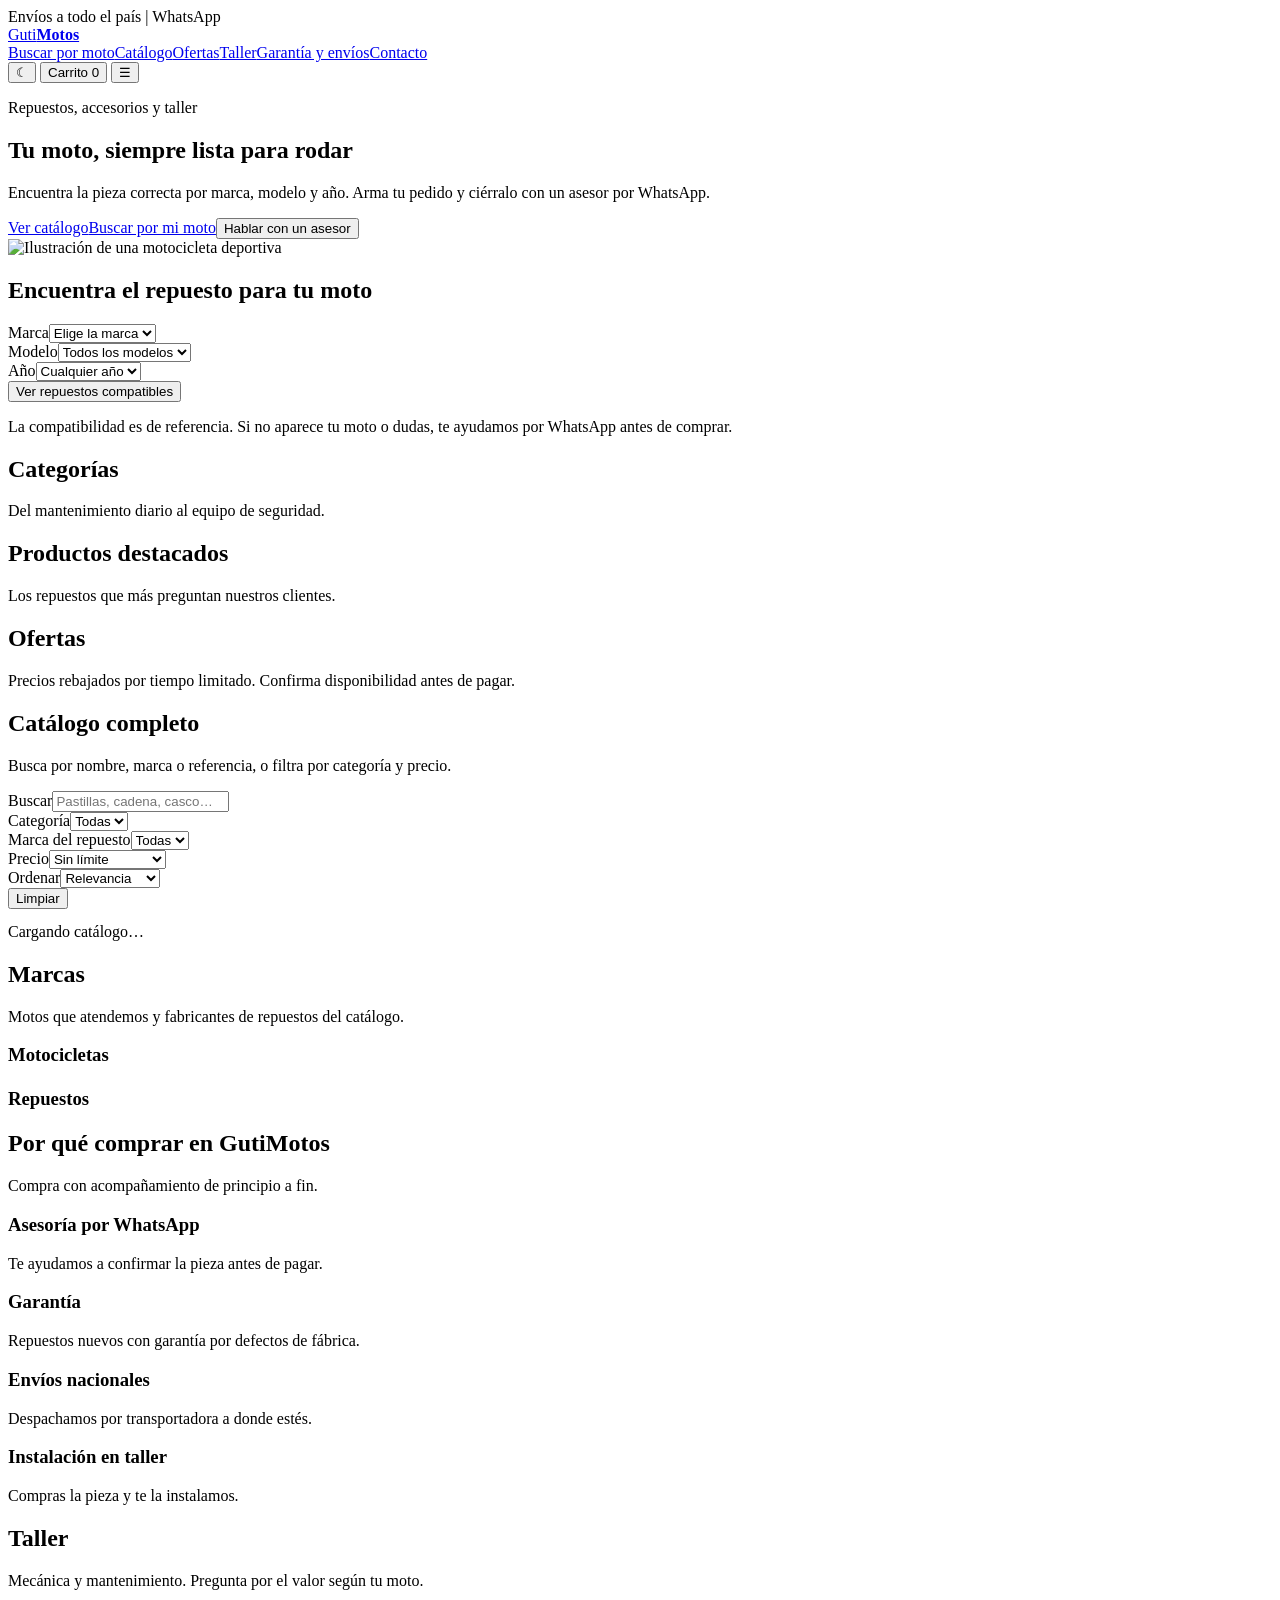
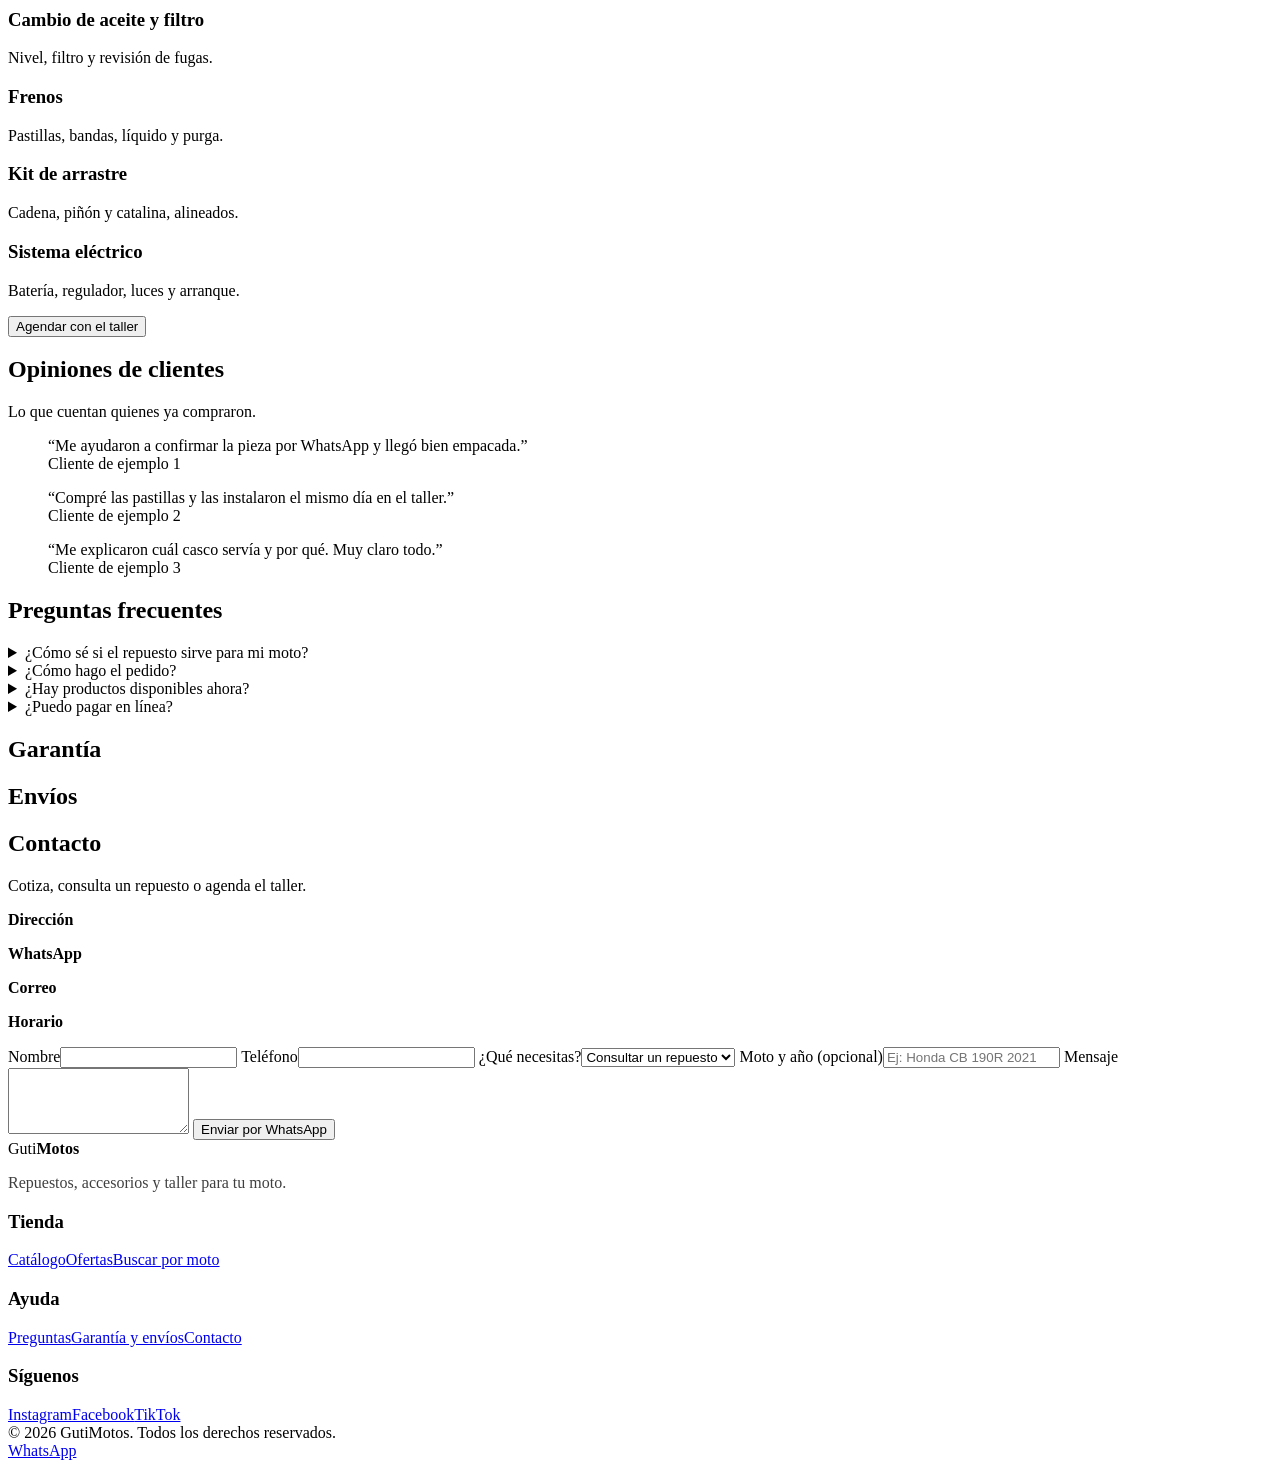
==== index.html @ 1d1a3a63 "Add files via upload" ====
<!DOCTYPE html>
<html lang="es" data-theme="light">
<head>
<meta charset="utf-8">
<meta name="viewport" content="width=device-width, initial-scale=1, viewport-fit=cover">
<title>GutiMotos | Repuestos y accesorios para motos</title>
<meta name="description" content="GutiMotos: repuestos y accesorios para motos, buscador por marca, modelo y año, taller y pedidos por WhatsApp.">
<meta name="theme-color" content="#111317">
<meta property="og:title" content="GutiMotos | Repuestos y accesorios para motos">
<meta property="og:description" content="Encuentra el repuesto para tu moto y pide por WhatsApp.">
<meta property="og:type" content="website"><meta property="og:locale" content="es_CO">
<link rel="icon" href="assets/icons/favicon.svg" type="image/svg+xml">
<script>try{document.documentElement.dataset.theme=JSON.parse(localStorage.getItem("gm-theme"))||(matchMedia("(prefers-color-scheme:dark)").matches?"dark":"light")}catch(e){}</script>
<link rel="preconnect" href="https://fonts.googleapis.com"><link rel="preconnect" href="https://fonts.gstatic.com" crossorigin>
<link href="https://fonts.googleapis.com/css2?family=Barlow+Condensed:ital,wght@1,800&family=Barlow:wght@400;500;600&display=swap" rel="stylesheet">
<link rel="stylesheet" href="css/styles.css">
</head>
<body>
<div class="top"><div class="wrap"><span>Envíos a todo el país</span><span><span data-cfg="horario"></span> | WhatsApp <span data-cfg="telefonoVisible"></span></span></div></div>
<header class="nav"><div class="wrap">
<a class="logo" href="#inicio" aria-label="GutiMotos, inicio">Guti<b>Motos</b></a>
<nav id="nav" aria-label="Principal"><a href="#buscador">Buscar por moto</a><a href="#catalogo">Catálogo</a><a href="#ofertas">Ofertas</a><a href="#taller">Taller</a><a href="#politicas">Garantía y envíos</a><a href="#contacto">Contacto</a></nav>
<button class="ic" id="theme" aria-pressed="false" aria-label="Cambiar entre modo claro y oscuro">☾</button>
<button class="btn cartbtn" id="openCart" aria-label="Abrir carrito">Carrito <span id="cartN">0</span></button>
<button class="ic burger" id="burger" aria-expanded="false" aria-controls="nav" aria-label="Abrir menú">☰</button>
</div></header>

<main id="inicio">
<section class="hero"><div class="wrap">
<div><p class="kicker">Repuestos, accesorios y taller</p><h1>Tu moto, siempre <b>lista para rodar</b></h1>
<p>Encuentra la pieza correcta por marca, modelo y año. Arma tu pedido y ciérralo con un asesor por WhatsApp.</p>
<div class="cta"><a class="btn" href="#catalogo">Ver catálogo</a><a class="btn alt" href="#buscador">Buscar por mi moto</a><button class="btn alt" data-ask>Hablar con un asesor</button></div></div>
<img src="assets/images/hero.svg" alt="Ilustración de una motocicleta deportiva" width="480" height="320">
</div></section>

<section id="buscador" class="finder-s"><div class="wrap"><form class="finder" id="finder" novalidate>
<h2>Encuentra el repuesto para tu moto</h2>
<div class="fgrid">
<div><label for="fMarca">Marca</label><select id="fMarca"><option value="">Elige la marca</option></select></div>
<div><label for="fModelo">Modelo</label><select id="fModelo"><option value="">Todos los modelos</option></select></div>
<div><label for="fAnio">Año</label><select id="fAnio"><option value="">Cualquier año</option></select></div>
<button class="btn" type="submit">Ver repuestos compatibles</button></div>
<p class="note">La compatibilidad es de referencia. Si no aparece tu moto o dudas, te ayudamos por WhatsApp antes de comprar.</p>
</form></div></section>

<section><div class="wrap"><h2>Categorías</h2><p class="lead">Del mantenimiento diario al equipo de seguridad.</p><div class="cats" id="cats"></div></div></section>

<section id="destacados" style="padding-top:0"><div class="wrap"><h2>Productos destacados</h2><p class="lead">Los repuestos que más preguntan nuestros clientes.</p><div class="grid" id="gridFeat"></div></div></section>

<section id="ofertas" class="dk"><div class="wrap"><h2>Ofertas</h2><p class="lead">Precios rebajados por tiempo limitado. Confirma disponibilidad antes de pagar.</p><div class="grid" id="gridOff"></div></div></section>

<section id="catalogo"><div class="wrap"><h2>Catálogo completo</h2><p class="lead">Busca por nombre, marca o referencia, o filtra por categoría y precio.</p>
<div class="tools">
<div class="q"><label for="q">Buscar</label><input id="q" type="search" placeholder="Pastillas, cadena, casco…" autocomplete="off"></div>
<div><label for="fCat">Categoría</label><select id="fCat"><option value="">Todas</option></select></div>
<div><label for="fBrand">Marca del repuesto</label><select id="fBrand"><option value="">Todas</option></select></div>
<div><label for="fPrice">Precio</label><select id="fPrice"><option value="0">Sin límite</option><option value="50000">Hasta $50.000</option><option value="100000">Hasta $100.000</option><option value="200000">Hasta $200.000</option></select></div>
<div><label for="fSort">Ordenar</label><select id="fSort"><option value="">Relevancia</option><option value="a">Menor precio</option><option value="d">Mayor precio</option></select></div>
<button class="btn alt" id="reset" type="button">Limpiar</button></div>
<div class="bar" id="motoBar" hidden><span>Repuestos para <strong id="motoTxt"></strong></span><span><button class="lnk" id="motoClear" type="button">Quitar moto</button></span></div>
<p class="note" id="resN" role="status" aria-live="polite" style="margin:0 0 14px"></p>
<div class="grid" id="grid"><div class="empty">Cargando catálogo…</div></div></div></section>

<section id="recientes" hidden style="padding-top:0"><div class="wrap"><h2>Vistos recientemente</h2><p class="lead">Para que retomes donde te quedaste.</p><div class="grid" id="gridRec"></div></div></section>

<section id="marcas" class="dk"><div class="wrap two"><div><h2>Marcas</h2><p class="lead">Motos que atendemos y fabricantes de repuestos del catálogo.</p></div>
<div><h3>Motocicletas</h3><div class="chips" id="chipM" style="margin:10px 0 22px"></div><h3>Repuestos</h3><div class="chips" id="chipR" style="margin-top:10px"></div></div></div></section>

<section><div class="wrap"><h2>Por qué comprar en GutiMotos</h2><p class="lead">Compra con acompañamiento de principio a fin.</p>
<div class="ben"><div><h3>Asesoría por WhatsApp</h3><p>Te ayudamos a confirmar la pieza antes de pagar.</p></div><div><h3>Garantía</h3><p>Repuestos nuevos con garantía por defectos de fábrica.</p></div><div><h3>Envíos nacionales</h3><p>Despachamos por transportadora a donde estés.</p></div><div><h3>Instalación en taller</h3><p>Compras la pieza y te la instalamos.</p></div></div></div></section>

<section id="taller" class="dk"><div class="wrap"><h2>Taller</h2><p class="lead">Mecánica y mantenimiento. Pregunta por el valor según tu moto.</p>
<div class="svc"><div><h3>Cambio de aceite y filtro</h3><p>Nivel, filtro y revisión de fugas.</p></div><div><h3>Frenos</h3><p>Pastillas, bandas, líquido y purga.</p></div><div><h3>Kit de arrastre</h3><p>Cadena, piñón y catalina, alineados.</p></div><div><h3>Sistema eléctrico</h3><p>Batería, regulador, luces y arranque.</p></div></div>
<button class="btn" id="taller-btn" data-taller>Agendar con el taller</button></div></section>

<!-- OPINIONES DE EJEMPLO: reemplázalas por testimonios reales de tus clientes -->
<section><div class="wrap"><h2>Opiniones de clientes</h2><p class="lead">Lo que cuentan quienes ya compraron.</p>
<div class="quotes"><blockquote>“Me ayudaron a confirmar la pieza por WhatsApp y llegó bien empacada.”<footer>Cliente de ejemplo 1</footer></blockquote>
<blockquote>“Compré las pastillas y las instalaron el mismo día en el taller.”<footer>Cliente de ejemplo 2</footer></blockquote>
<blockquote>“Me explicaron cuál casco servía y por qué. Muy claro todo.”<footer>Cliente de ejemplo 3</footer></blockquote></div></div></section>

<section id="faq" style="padding-top:0"><div class="wrap two"><div><h2>Preguntas frecuentes</h2></div><div>
<details><summary>¿Cómo sé si el repuesto sirve para mi moto?</summary><p>Usa el buscador por marca, modelo y año. La compatibilidad es de referencia: antes de pagar, un asesor la confirma contigo por WhatsApp.</p></details>
<details><summary>¿Cómo hago el pedido?</summary><p>Agrega los productos al carrito y toca «Pedir por WhatsApp». Se abre un mensaje con tu pedido listo para enviar.</p></details>
<details><summary>¿Hay productos disponibles ahora?</summary><p>La disponibilidad se confirma en cada pedido. Escríbenos y te respondemos con el stock real.</p></details>
<details><summary>¿Puedo pagar en línea?</summary><p>Todavía no. El pago y el envío se coordinan con el asesor al confirmar tu pedido.</p></details></div></div></section>

<section id="politicas" class="dk"><div class="wrap two pol"><div><h2>Garantía</h2><p data-cfg="politicaGarantia"></p></div><div><h2>Envíos</h2><p data-cfg="politicaEnvios"></p></div></div></section>

<section id="contacto"><div class="wrap two"><div class="info"><h2>Contacto</h2><p class="lead">Cotiza, consulta un repuesto o agenda el taller.</p>
<p><b>Dirección</b><span data-cfg="direccion"></span></p><p><b>WhatsApp</b><span data-cfg="telefonoVisible"></span></p><p><b>Correo</b><a data-mail href="#"><span data-cfg="correo"></span></a></p><p><b>Horario</b><span data-cfg="horario"></span></p></div>
<form id="cf" novalidate>
<label for="nombre">Nombre</label><input id="nombre" name="nombre" autocomplete="name" aria-describedby="e-nombre"><span class="err" id="e-nombre"></span>
<label for="tel">Teléfono</label><input id="tel" name="tel" type="tel" inputmode="tel" autocomplete="tel" aria-describedby="e-tel"><span class="err" id="e-tel"></span>
<label for="tipo">¿Qué necesitas?</label><select id="tipo" name="tipo"><option>Consultar un repuesto</option><option>Solicitar cotización</option><option>Agendar taller</option><option>Otro</option></select>
<label for="moto" style="margin-top:12px">Moto y año (opcional)</label><input id="moto" name="moto" placeholder="Ej: Honda CB 190R 2021">
<label for="msg" style="margin-top:12px">Mensaje</label><textarea id="msg" name="msg" rows="4" aria-describedby="e-msg"></textarea><span class="err" id="e-msg"></span>
<button class="btn" type="submit">Enviar por WhatsApp</button></form></div></section>
</main>

<footer class="ft"><div class="wrap">
<div><div class="logo">Guti<b>Motos</b></div><p style="opacity:.75;max-width:36ch">Repuestos, accesorios y taller para tu moto.</p></div>
<div><h3>Tienda</h3><a href="#catalogo">Catálogo</a><a href="#ofertas">Ofertas</a><a href="#buscador">Buscar por moto</a></div>
<div><h3>Ayuda</h3><a href="#faq">Preguntas</a><a href="#politicas">Garantía y envíos</a><a href="#contacto">Contacto</a></div>
<div><h3>Síguenos</h3><a data-social="instagram" href="#" target="_blank" rel="noopener">Instagram</a><a data-social="facebook" href="#" target="_blank" rel="noopener">Facebook</a><a data-social="tiktok" href="#" target="_blank" rel="noopener">TikTok</a></div>
<div class="copy">© 2026 GutiMotos. Todos los derechos reservados.</div></div></footer>

<dialog id="modal" aria-labelledby="mT"><button class="x" data-close aria-label="Cerrar">×</button><div id="mBody"></div></dialog>
<dialog id="cart" class="drawer" aria-labelledby="cT"><header><h2 id="cT">Tu pedido</h2><button class="x" data-close aria-label="Cerrar carrito">×</button></header>
<div class="ship" id="ship"><span id="shipTxt"></span><i><u id="shipBar"></u></i></div>
<ul id="items"></ul>
<div class="sum"><span>Subtotal</span><span id="sub">$0</span></div><div class="sum t"><span>Total</span><span id="total">$0</span></div><small>Envío y disponibilidad se confirman por WhatsApp.</small>
<div class="row"><button class="btn" id="wa">Pedir por WhatsApp</button><button class="btn alt" id="clear">Vaciar</button></div></dialog>
<div class="fab"><button class="topbtn" id="top" hidden aria-label="Volver arriba">↑</button><a class="wafab" data-wa href="#" target="_blank" rel="noopener">WhatsApp</a></div>
<div class="toast" id="toast" role="status" aria-live="polite"></div>
<noscript><p style="padding:20px;text-align:center">Activa JavaScript para ver el catálogo y usar el carrito.</p></noscript>
<script defer src="js/config.js"></script><script defer src="js/products.js"></script><script defer src="js/app.js"></script>
</body></html>
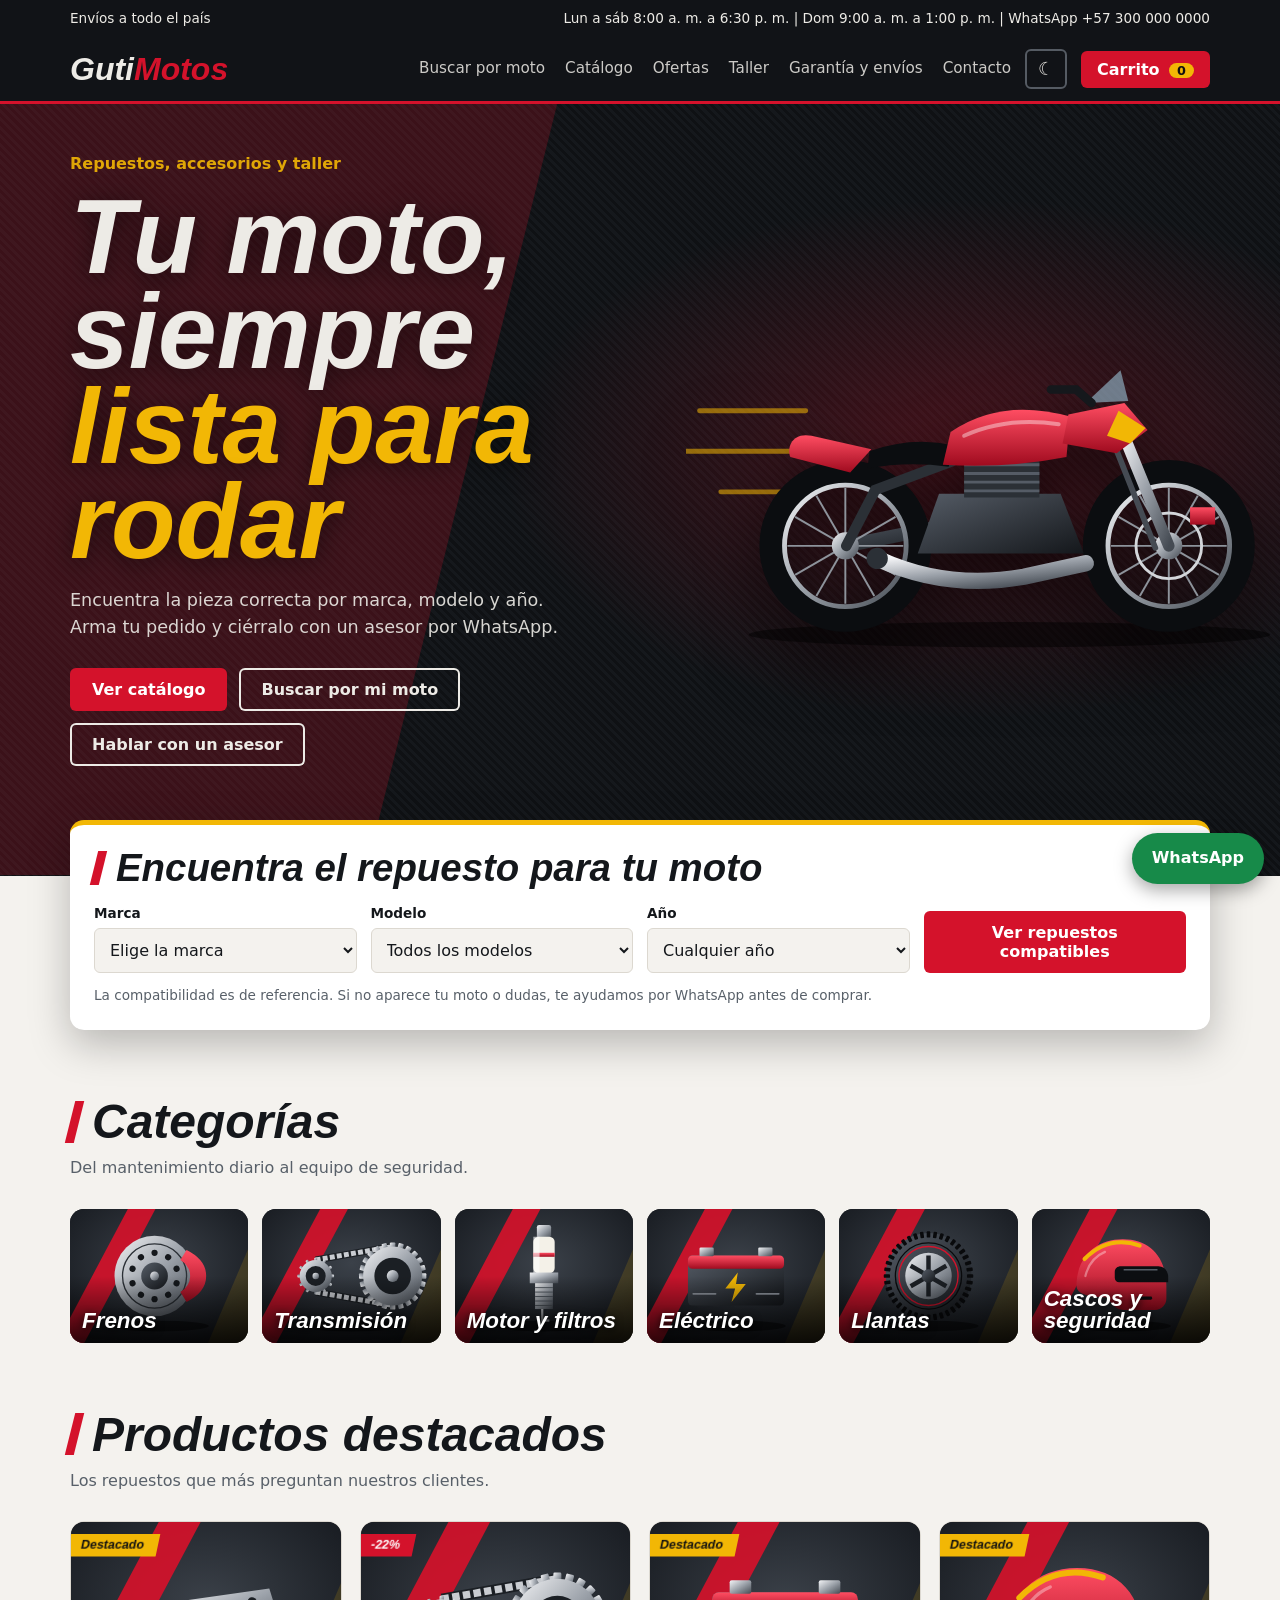
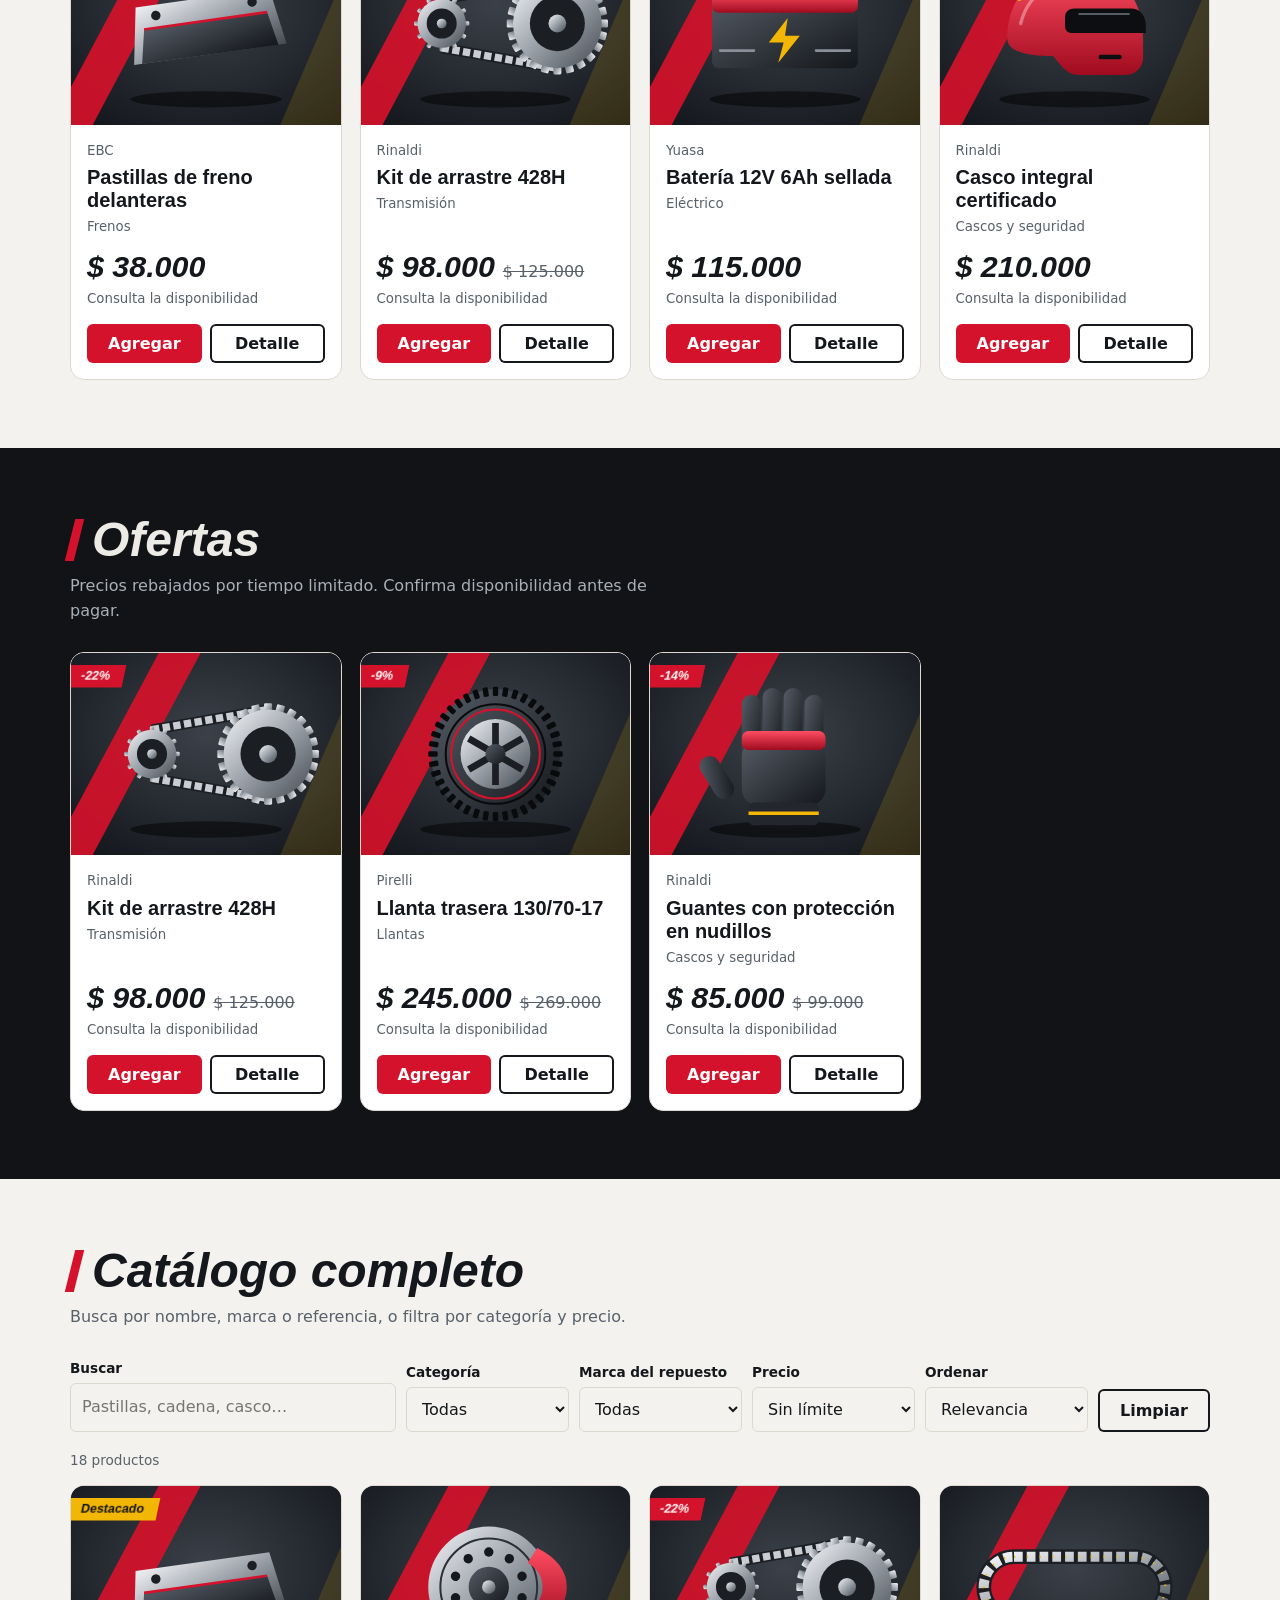
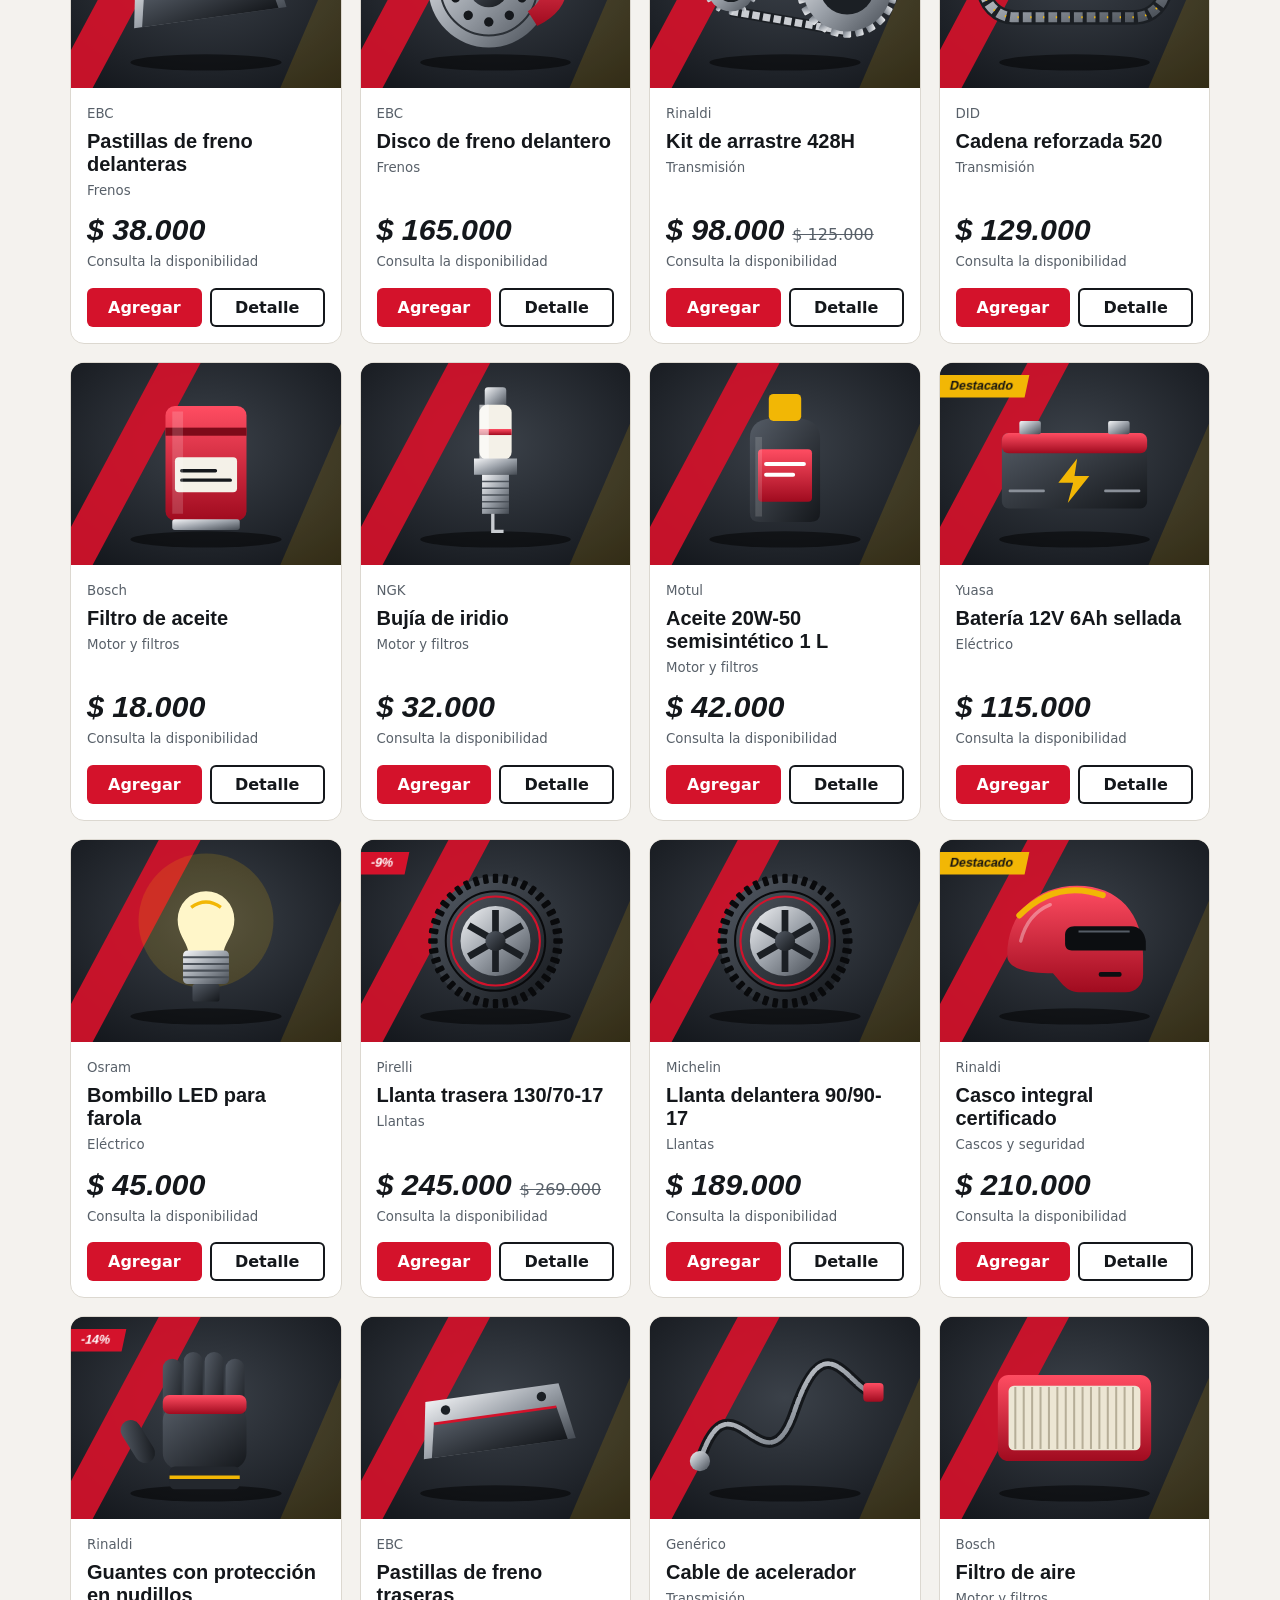
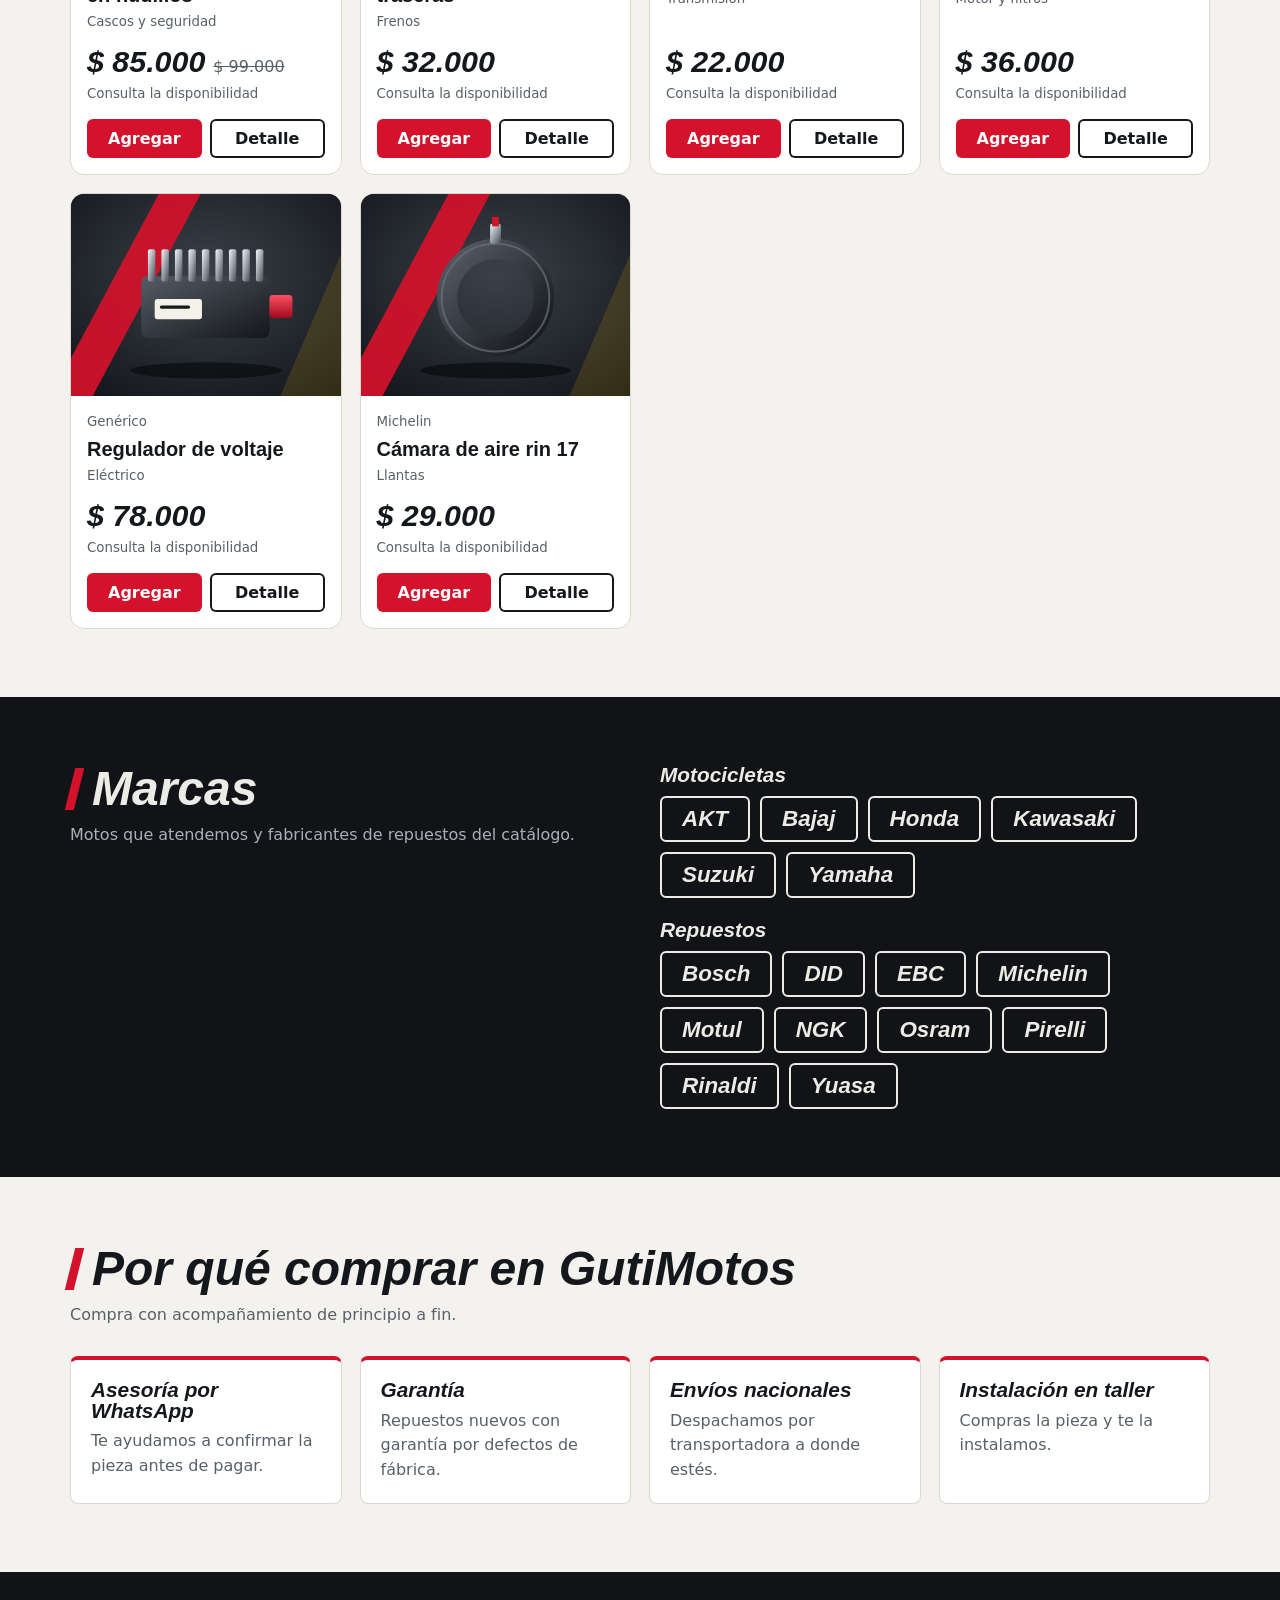
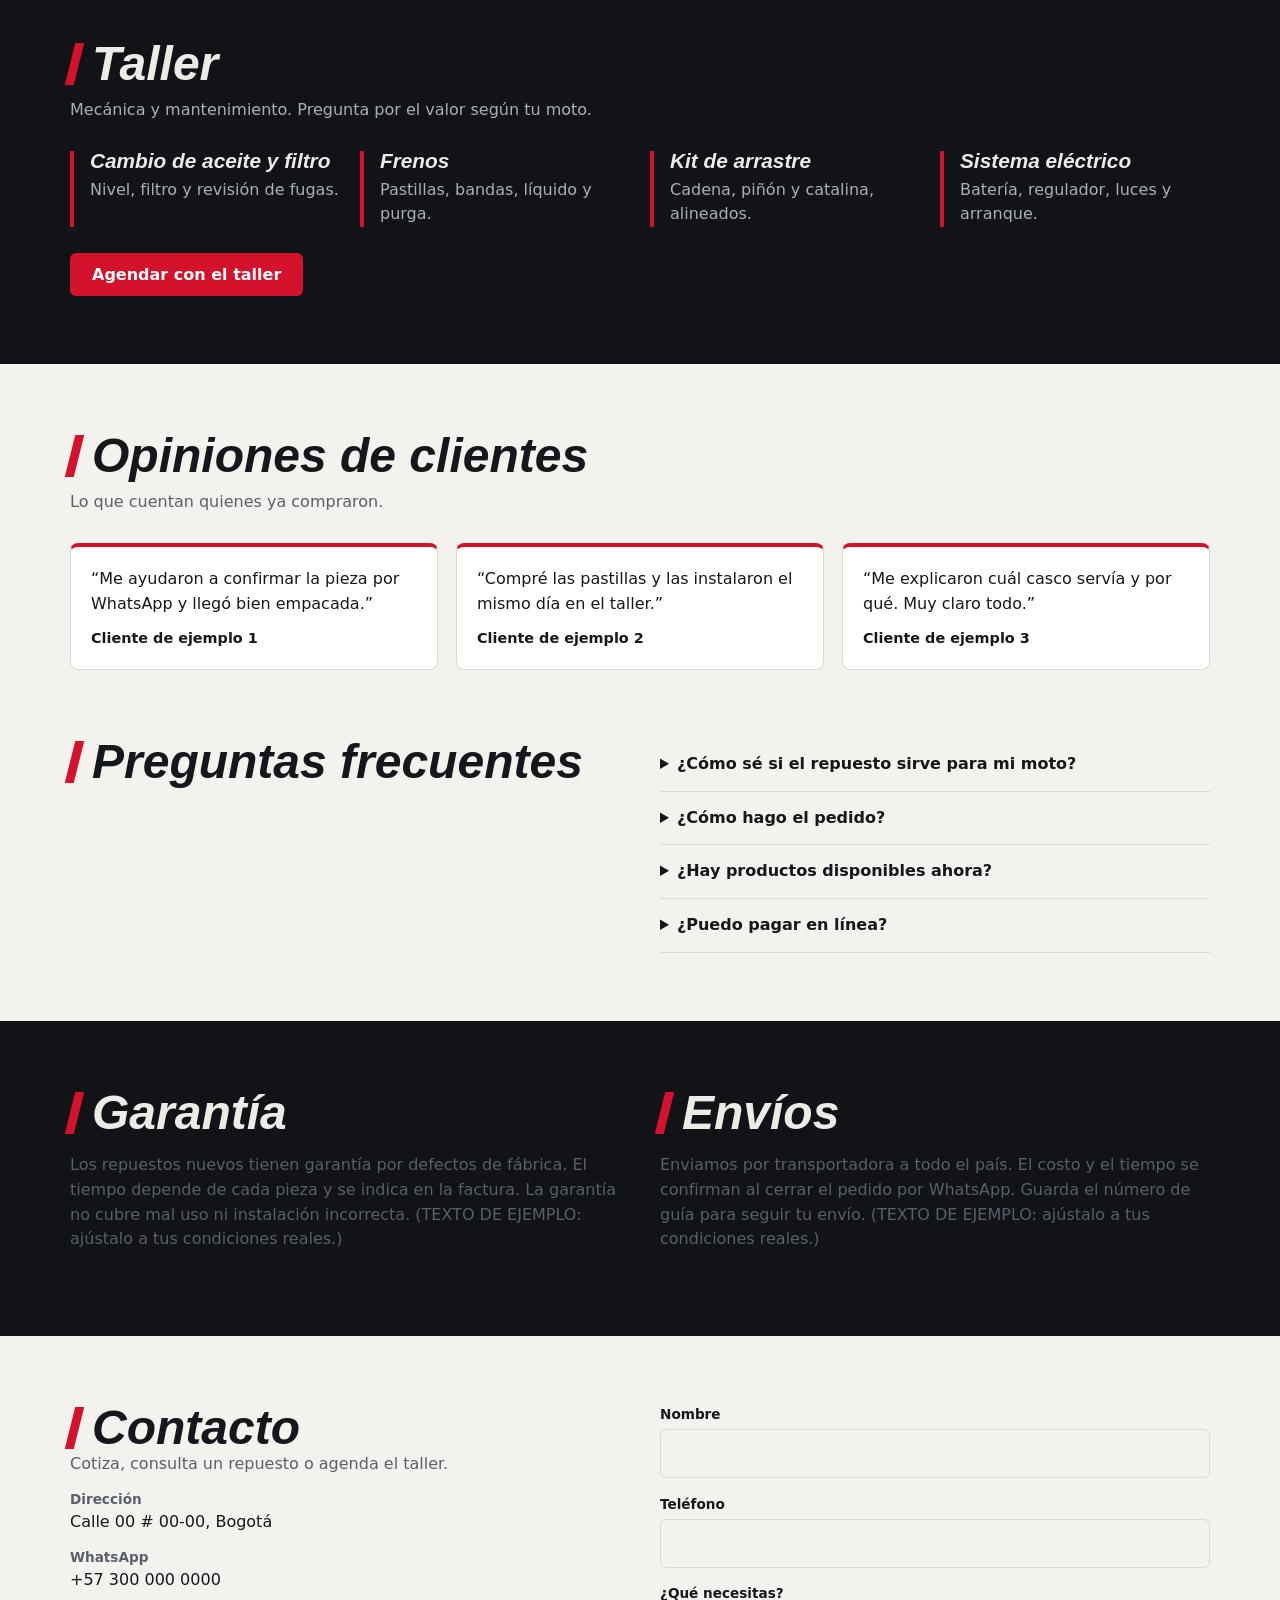
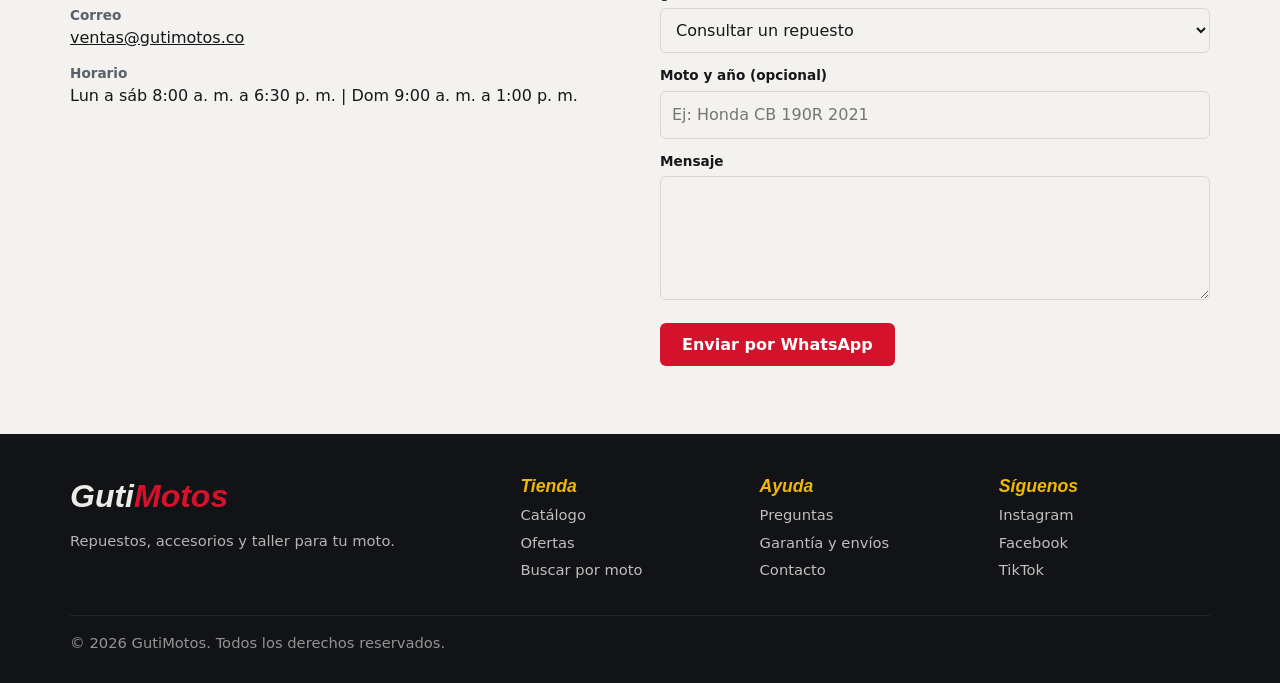
==== commit 9b1929f3: "Add files via upload" ====
--- a/index.html
+++ b/index.html
@@ -9,11 +9,11 @@
 <meta property="og:title" content="GutiMotos | Repuestos y accesorios para motos">
 <meta property="og:description" content="Encuentra el repuesto para tu moto y pide por WhatsApp.">
 <meta property="og:type" content="website"><meta property="og:locale" content="es_CO">
-<link rel="icon" href="assets/icons/favicon.svg" type="image/svg+xml">
+<link rel="icon" href="data:image/svg+xml,%3Csvg%20xmlns%3D%22http%3A%2F%2Fwww.w3.org%2F2000%2Fsvg%22%20viewBox%3D%220%200%2064%2064%22%20xmlns%3Ac2pa%3D%22http%3A%2F%2Fc2pa.org%2Fmanifest%22%3E%3Crect%20width%3D%2264%22%20height%3D%2264%22%20rx%3D%2212%22%20fill%3D%22%23111317%22%2F%3E%3Cpath%20d%3D%22M-4%2064%2026%200h14L10%2064z%22%20fill%3D%22%23D4122B%22%2F%3E%3Ctext%20x%3D%2234%22%20y%3D%2244%22%20font-family%3D%22Arial%20Narrow%2CArial%22%20font-weight%3D%22800%22%20font-style%3D%22italic%22%20font-size%3D%2234%22%20fill%3D%22%23F2B705%22%20text-anchor%3D%22middle%22%3EG%3C%2Ftext%3E%3Cmetadata%3E%3Cc2pa%3Amanifest%[base64]%2FrE662%2BM3HWbOkVyLgAAAZljYm9yomdhY3Rpb25zgqJmYWN0aW9ua2MycGEub3BlbmVkanBhcmFtZXRlcnOha2luZ3JlZGllbnRzgaJjdXJseC1zZWxmI2p1bWJmPWMycGEuYXNzZXJ0aW9ucy9jMnBhLmluZ3JlZGllbnQudjNkaGFzaFggSeXdcrGAHLZuV%[base64]%2FLUAAACAY2JvcqVjYWxnZnNoYTI1NmNwYWRMAAAAAAAAAAAAAAAAZGhhc2hYIEAm%[base64]%2BO61shgu5NmCn0KJjdXJseCpzZWxmI2p1bWJmPWMycGEuYXNzZXJ0aW9ucy9jMnBhLmFjdGlvbnMudjJkaGFzaFgg5KSukazAheomt1YSoVYnNkoJwsPQir531HpdIcySmL%2BiY3VybHgpc2VsZiNqdW1iZj1jMnBhLmFzc2VydGlvbnMvYzJwYS5oYXNoLmRhdGFkaGFzaFgg3KWlUCThVTUqqk%2FAdA6ZF0%2FPEl6TGweFVH8O%2BOQu4p90Y2xhaW1fZ2VuZXJhdG9yX2luZm%[base64]%[base64]%2F3cyjxFA3Qo5S46fX0%2FihY0VZ7mfb9KF703t5OjWDBWMA4GA1UdDwEB%2FwQEAwIHgDAVBgNVHSUEDjAMBgorBgEEAYPoXgIBMAwGA1UdEwEB%2FwQCMAAwHwYDVR0jBBgwFoAUzlHiBIFOZFsj%2BOPEz5o%2BnMHXXMIwCgYIKoZIzj0EAwMDZwAwZAIwMXMdFJ4BetLLVY7ORuE9noqbbAZOZn%2FaArXyTwFAZfKrPzxF2vPoJNf1%2BUCdg1XGAjBwX1zd9WGqYkqmL5SFqw1QySjr1zJfpJM9%2B1rdDwSPLMOPOjKuiXjoU%[base64]%2BwV1q3oqGbsa2jccOdeIigQ3hlb2Zw9CfLps4OYXdP7djZI%2FykNKzGqJGc07pb8KAwMPAWKgOWY%3D%3C%2Fc2pa%3Amanifest%3E%3C%2Fmetadata%3E%3C%2Fsvg%3E" type="image/svg+xml">
 <script>try{document.documentElement.dataset.theme=JSON.parse(localStorage.getItem("gm-theme"))||(matchMedia("(prefers-color-scheme:dark)").matches?"dark":"light")}catch(e){}</script>
 <link rel="preconnect" href="https://fonts.googleapis.com"><link rel="preconnect" href="https://fonts.gstatic.com" crossorigin>
 <link href="https://fonts.googleapis.com/css2?family=Barlow+Condensed:ital,wght@1,800&family=Barlow:wght@400;500;600&display=swap" rel="stylesheet">
-<link rel="stylesheet" href="css/styles.css">
+<link rel="stylesheet" href="styles.css?v=4">
 </head>
 <body>
 <div class="top"><div class="wrap"><span>Envíos a todo el país</span><span><span data-cfg="horario"></span> | WhatsApp <span data-cfg="telefonoVisible"></span></span></div></div>
@@ -30,7 +30,7 @@
 <div><p class="kicker">Repuestos, accesorios y taller</p><h1>Tu moto, siempre <b>lista para rodar</b></h1>
 <p>Encuentra la pieza correcta por marca, modelo y año. Arma tu pedido y ciérralo con un asesor por WhatsApp.</p>
 <div class="cta"><a class="btn" href="#catalogo">Ver catálogo</a><a class="btn alt" href="#buscador">Buscar por mi moto</a><button class="btn alt" data-ask>Hablar con un asesor</button></div></div>
-<img src="assets/images/hero.svg" alt="Ilustración de una motocicleta deportiva" width="480" height="320">
+<img id="heroImg" alt="Ilustración de una motocicleta deportiva roja y negra" width="640" height="400">
 </div></section>
 
 <section id="buscador" class="finder-s"><div class="wrap"><form class="finder" id="finder" novalidate>
@@ -114,5 +114,5 @@
 <div class="fab"><button class="topbtn" id="top" hidden aria-label="Volver arriba">↑</button><a class="wafab" data-wa href="#" target="_blank" rel="noopener">WhatsApp</a></div>
 <div class="toast" id="toast" role="status" aria-live="polite"></div>
 <noscript><p style="padding:20px;text-align:center">Activa JavaScript para ver el catálogo y usar el carrito.</p></noscript>
-<script defer src="js/config.js"></script><script defer src="js/products.js"></script><script defer src="js/app.js"></script>
+<script defer src="config.js?v=4"></script><script defer src="products.js?v=4"></script><script defer src="art.js?v=4"></script><script defer src="app.js?v=4"></script>
 </body></html>
--- a/styles.css
+++ b/styles.css
@@ -0,0 +1,124 @@
+/* GutiMotos - estilos. Colores y tipografía en variables al inicio. */
+:root{--bg:#F4F2EE;--surf:#fff;--ink:#14171B;--mute:#586069;--line:#dcd8d0;--red:#D4122B;--yel:#F2B705;--blk:#111317;--onred:#fff;--hd:'Barlow Condensed','Arial Narrow',Impact,sans-serif;--bd:'Barlow',system-ui,'Segoe UI',Roboto,Arial,sans-serif;color-scheme:light}
+[data-theme=dark]{--bg:#0F1114;--surf:#1A1D22;--ink:#EDEBE6;--mute:#9aa1a9;--line:#2c3138;--red:#FF3B52;--onred:#111;color-scheme:dark}
+*,*::before,*::after{box-sizing:border-box}
+html{scroll-behavior:smooth}
+body{margin:0;background:var(--bg);color:var(--ink);font:400 1rem/1.55 var(--bd);padding-bottom:env(safe-area-inset-bottom,0)}
+img{max-width:100%;height:auto;display:block}
+a{color:inherit}
+h1,h2,h3{font-family:var(--hd);font-style:italic;font-weight:800;line-height:1;margin:0}
+h2{font-size:clamp(2rem,5vw,3rem)}h3{font-size:1.3rem}
+.wrap{max-width:1180px;margin:0 auto;padding:0 20px}
+section{padding:68px 0;scroll-margin-top:72px}
+section[hidden]{display:none}
+.lead{color:var(--mute);max-width:58ch;margin:10px 0 28px}
+small{color:var(--mute)}
+:focus-visible{outline:3px solid var(--yel);outline-offset:2px}
+.btn{display:inline-block;border:0;cursor:pointer;font:600 1rem var(--bd);background:var(--red);color:var(--onred);padding:12px 22px;border-radius:6px;text-decoration:none;text-align:center;transition:transform .15s,filter .15s}
+.btn:hover{filter:brightness(1.1);transform:translateY(-1px)}.btn:disabled{opacity:.45;cursor:not-allowed;transform:none}
+.btn.alt{background:transparent;color:inherit;box-shadow:inset 0 0 0 2px currentColor}
+.lnk{background:none;border:0;color:var(--red);cursor:pointer;font:600 .85rem var(--bd);padding:0;text-decoration:underline}
+.top{background:var(--blk);color:#EDEBE6;font-size:.85rem;padding-top:env(safe-area-inset-top,0)}
+.top .wrap{display:flex;justify-content:space-between;gap:10px;flex-wrap:wrap;padding-top:8px;padding-bottom:8px}
+header.nav{position:sticky;top:0;z-index:50;background:var(--blk);color:#EDEBE6;border-bottom:3px solid var(--red)}
+header.nav .wrap{display:flex;align-items:center;gap:14px;height:64px}
+.logo{font:800 italic 2rem var(--hd);text-decoration:none}.logo b{color:var(--red)}
+nav{margin-left:auto;display:flex;gap:20px;font-weight:500;font-size:.95rem}
+nav a{text-decoration:none;opacity:.85}nav a:hover{opacity:1;color:var(--yel)}
+.ic{background:none;border:2px solid #555b63;color:inherit;border-radius:6px;width:42px;height:40px;font-size:1.15rem;cursor:pointer}
+.burger{display:none}
+.cartbtn{padding:9px 16px}.cartbtn span{background:var(--yel);color:#111;border-radius:99px;padding:0 8px;margin-left:4px;font-size:.8rem}
+.cartbtn span.pulse{animation:pulse .4s}
+@keyframes pulse{50%{transform:scale(1.5)}}
+@media(max-width:880px){.burger{display:block}nav{display:none;position:absolute;top:100%;left:0;right:0;flex-direction:column;background:var(--blk);padding:16px 20px;gap:16px;margin:0}nav.on{display:flex}.cartbtn{margin-left:auto}}
+.hero{background:var(--blk);color:#EDEBE6;padding:56px 0 96px;overflow:hidden;position:relative}
+.hero::before{content:"";position:absolute;inset:0 auto 0 -10%;width:46%;background:var(--red);transform:skewX(-14deg);opacity:.14}
+.hero .wrap{position:relative;display:grid;grid-template-columns:1.1fr 1fr;gap:40px;align-items:center}
+.hero h1{font-size:clamp(3.2rem,9vw,6.6rem);line-height:.9;animation:up .7s both}.hero h1 b{color:var(--yel)}
+.hero p{max-width:46ch;font-size:1.1rem;opacity:.9;margin:18px 0 26px}.kicker{color:var(--yel);font-weight:600;margin:0 0 12px!important;font-size:1rem!important}
+.cta{display:flex;gap:12px;flex-wrap:wrap}.cta .btn.alt{color:#EDEBE6}
+.hero img{border-radius:14px;box-shadow:0 24px 50px rgba(0,0,0,.5);animation:up .7s .15s both}
+@keyframes up{from{opacity:0;transform:translateY(16px)}}
+@media(max-width:880px){.hero .wrap{grid-template-columns:1fr}}
+.finder-s{padding:0;margin-top:-56px;position:relative;z-index:2}
+.finder{background:var(--surf);border-radius:12px;padding:24px;box-shadow:0 14px 40px rgba(0,0,0,.25);border-top:5px solid var(--yel)}
+.fgrid{display:grid;grid-template-columns:repeat(auto-fit,minmax(160px,1fr));gap:14px;align-items:end;margin-top:16px}
+.note{margin:12px 0 0;font-size:.85rem;color:var(--mute)}
+label{display:block;font-size:.85rem;font-weight:600;margin-bottom:4px}
+select,input,textarea{width:100%;font:inherit;color:var(--ink);background:var(--bg);border:1px solid var(--line);border-radius:6px;padding:11px}
+[aria-invalid=true]{border-color:var(--red)}.err{color:var(--red);font-size:.82rem;min-height:1.2em;display:block}
+.cats{display:grid;grid-template-columns:repeat(auto-fill,minmax(170px,1fr));gap:14px}
+.cat{position:relative;border:0;padding:0;border-radius:10px;overflow:hidden;cursor:pointer;color:#fff;background:var(--blk);aspect-ratio:4/3;text-align:left}
+.cat img{width:100%;height:100%;object-fit:cover;transition:transform .3s}.cat:hover img{transform:scale(1.07)}
+.cat span{position:absolute;left:12px;bottom:10px;font:800 italic 1.4rem var(--hd);text-shadow:0 2px 8px #000}
+.cat[aria-pressed=true]{outline:4px solid var(--yel)}
+.grid{display:grid;grid-template-columns:repeat(auto-fill,minmax(235px,1fr));gap:18px}
+.card{background:var(--surf);border:1px solid var(--line);border-radius:10px;overflow:hidden;display:flex;flex-direction:column;transition:transform .2s,box-shadow .2s;animation:up .35s both}
+.card:hover{transform:translateY(-4px);box-shadow:0 12px 26px rgba(0,0,0,.18)}
+.thumb{position:relative;border:0;padding:0;background:var(--blk);cursor:pointer}.thumb img{width:100%;aspect-ratio:4/3;object-fit:cover}
+.tag{position:absolute;top:10px;left:10px;background:var(--red);color:var(--onred);font-size:.78rem;font-weight:600;padding:3px 9px;border-radius:4px}.tag.y{background:var(--yel);color:#111}
+.card .in{padding:14px 16px 16px;display:flex;flex-direction:column;gap:4px;flex:1}
+.card h3{font-style:normal;font-size:1.25rem;line-height:1.15}
+.price{font:800 italic 1.6rem var(--hd);margin-top:auto;padding-top:6px}.price s{font:400 1rem var(--bd);color:var(--mute);margin-left:8px}
+.row{display:flex;gap:8px;margin-top:10px}.row .btn{flex:1;padding:10px 8px}
+.empty{grid-column:1/-1;padding:32px;border:2px dashed var(--line);border-radius:10px;text-align:center;color:var(--mute)}.empty p{margin:0 0 14px}
+.dk{background:var(--blk);color:#EDEBE6}.dk .lead,.dk small{color:#aab0b7}.dk .card{color:var(--ink)}.dk .card small{color:var(--mute)}
+.tools{display:grid;grid-template-columns:2fr repeat(4,1fr) auto;gap:10px;margin-bottom:18px;align-items:end}
+@media(max-width:900px){.tools{grid-template-columns:1fr 1fr}.tools .q{grid-column:1/-1}}
+.bar{display:flex;flex-wrap:wrap;gap:10px;align-items:center;justify-content:space-between;background:var(--surf);border-left:5px solid var(--yel);padding:12px 16px;border-radius:6px;margin-bottom:16px}.bar[hidden]{display:none}
+.chips{display:flex;flex-wrap:wrap;gap:10px}.chips span{font:800 italic 1.4rem var(--hd);padding:8px 20px;border:2px solid currentColor;border-radius:6px}
+.two{display:grid;grid-template-columns:1fr 1fr;gap:40px}
+@media(max-width:880px){.two{grid-template-columns:1fr}}
+.ben{display:grid;grid-template-columns:repeat(auto-fit,minmax(230px,1fr));gap:18px}
+.ben div,blockquote{background:var(--surf);border:1px solid var(--line);border-top:4px solid var(--red);border-radius:8px;padding:20px;margin:0}
+.ben p,blockquote p{margin:8px 0 0;color:var(--mute)}blockquote footer{margin-top:10px;font-weight:600;font-size:.9rem}
+.quotes{display:grid;grid-template-columns:repeat(auto-fit,minmax(260px,1fr));gap:18px}
+details{border-bottom:1px solid var(--line);padding:14px 0}summary{cursor:pointer;font-weight:600}details p{color:var(--mute);margin:8px 0 0}
+.svc{display:grid;grid-template-columns:repeat(auto-fit,minmax(230px,1fr));gap:20px;margin-bottom:26px}.svc div{border-left:4px solid var(--red);padding-left:16px}.svc p{margin:6px 0 0;color:#aab0b7}
+.pol p{color:var(--mute)}
+.info p{margin:0 0 12px}.info b{display:block;font-size:.85rem;color:var(--mute);font-weight:600}
+footer.ft{background:var(--blk);color:#EDEBE6;padding:44px 0 28px;font-size:.92rem}
+.ft .wrap{display:grid;grid-template-columns:2fr 1fr 1fr 1fr;gap:28px}@media(max-width:880px){.ft .wrap{grid-template-columns:1fr 1fr}}
+.ft a{display:block;opacity:.8;margin:5px 0;text-decoration:none}.ft a:hover{opacity:1;color:var(--yel)}.ft h3{font-size:1.1rem;margin-bottom:8px;color:var(--yel)}
+.ft .copy{grid-column:1/-1;opacity:.6;border-top:1px solid #2c3138;padding-top:16px}
+dialog{border:0;padding:0;background:var(--bg);color:var(--ink);border-radius:12px;width:min(520px,94vw)}
+dialog::backdrop{background:rgba(0,0,0,.6)}
+dialog .x{position:absolute;top:8px;right:12px;background:var(--blk);color:#fff;border:0;border-radius:50%;width:34px;height:34px;font-size:1.3rem;cursor:pointer;z-index:2}
+.mi{padding:18px 20px 22px;display:flex;flex-direction:column;gap:8px}.mi h2{font-size:2rem}.mi p{margin:0}.mi dl{margin:0}.mi dt{font-weight:600;margin-top:8px}.mi dd{margin:0;color:var(--mute)}
+dialog.drawer{margin:0 0 0 auto;height:100dvh;max-height:100dvh;width:min(430px,100%);border-radius:0;padding:calc(env(safe-area-inset-top,0) + 18px) 20px calc(env(safe-area-inset-bottom,0) + 18px)}
+dialog.drawer[open]{display:flex;flex-direction:column}
+.drawer header{display:flex;justify-content:space-between;align-items:center}.drawer .x{position:static}
+#items{flex:1;overflow:auto;list-style:none;margin:12px 0;padding:0}
+.it{display:grid;grid-template-columns:1fr auto;gap:4px 10px;padding:12px 0;border-bottom:1px solid var(--line)}.it small{display:block}
+.q button{width:30px;height:30px;border:1px solid var(--line);background:var(--surf);color:inherit;border-radius:4px;cursor:pointer}.q span{display:inline-block;min-width:28px;text-align:center}
+.emp{color:var(--mute);padding:20px 0}
+.ship{font-size:.9rem}.ship i{display:block;height:6px;background:var(--line);border-radius:9px;margin-top:6px;overflow:hidden}.ship u{display:block;height:100%;background:var(--red);transition:width .3s}
+.sum{display:flex;justify-content:space-between;margin:6px 0}.sum.t{font:800 italic 1.7rem var(--hd)}
+.fab{position:fixed;right:16px;bottom:calc(env(safe-area-inset-bottom,0) + 16px);z-index:40;display:flex;flex-direction:column;gap:10px;align-items:flex-end}
+.wafab{background:#178a49;color:#fff;border-radius:99px;padding:13px 20px;font-weight:600;text-decoration:none;box-shadow:0 6px 18px rgba(0,0,0,.35)}
+.topbtn{width:44px;height:44px;border-radius:50%;border:0;background:var(--blk);color:#fff;font-size:1.2rem;cursor:pointer;box-shadow:0 4px 12px rgba(0,0,0,.3)}.topbtn[hidden]{display:none}
+.toast{position:fixed;left:50%;bottom:calc(env(safe-area-inset-bottom,0) + 24px);transform:translate(-50%,30px);background:var(--ink);color:var(--bg);padding:10px 18px;border-radius:6px;opacity:0;transition:.25s;z-index:100;pointer-events:none}.toast.on{opacity:1;transform:translate(-50%,0)}
+.sr{position:absolute;left:-9999px}
+@media(prefers-reduced-motion:reduce){*,*::before,*::after{animation:none!important;transition:none!important;scroll-behavior:auto!important}}
+
+/* ===== Mejoras visuales v4 ===== */
+h2{position:relative;padding-left:22px}
+h2::before{content:"";position:absolute;left:0;top:.06em;bottom:.06em;width:9px;background:var(--red);transform:skewX(-14deg)}
+.mi h2,.drawer h2{padding-left:0}.mi h2::before,.drawer h2::before{display:none}
+.hero{background:radial-gradient(760px 420px at 76% 46%,rgba(212,18,43,.28),transparent 62%),repeating-linear-gradient(45deg,#15181c 0 3px,#0f1114 3px 6px);padding:48px 0 110px}
+.hero::before{opacity:.22}
+.hero h1{text-shadow:0 4px 24px rgba(0,0,0,.5)}
+.hero img{width:118%;max-width:none;margin-right:-18%;border-radius:0;box-shadow:none;filter:drop-shadow(0 26px 28px rgba(0,0,0,.6))}
+@media(max-width:880px){.hero img{width:100%;margin:0}.hero{padding-bottom:96px}}
+.finder{border-radius:14px}.finder h2{font-size:clamp(1.8rem,4vw,2.4rem)}
+.card{border-radius:14px}.thumb{overflow:hidden}.thumb img{transition:transform .4s}.card:hover .thumb img{transform:scale(1.06)}
+.card:hover{box-shadow:0 16px 34px rgba(0,0,0,.28)}.card .in{gap:5px;padding:16px}
+.tag{border-radius:0;transform:skewX(-12deg);padding:4px 14px;top:12px;left:-4px}
+.price{font-size:1.9rem}.price s{font-size:1rem}
+.cat{border-radius:14px}.cat::after{content:"";position:absolute;inset:auto 0 0;height:50%;background:linear-gradient(transparent,rgba(0,0,0,.78));pointer-events:none}
+.cat span{z-index:1;font-size:1.6rem}
+.ben div{transition:transform .2s,box-shadow .2s}.ben div:hover{transform:translateY(-3px);box-shadow:0 10px 24px rgba(0,0,0,.14)}
+.chips span{transition:background .2s,color .2s}.chips span:hover{background:var(--yel);color:#111;border-color:var(--yel)}
+.cartbtn{white-space:nowrap}
+.cat span{font-size:1.4rem;line-height:1;right:10px}
+@media(max-width:600px){.top .wrap span:last-child{display:none}.cartbtn{padding:9px 12px}header.nav .wrap{gap:10px}.hero h1{font-size:clamp(3rem,15vw,4.4rem)}}
